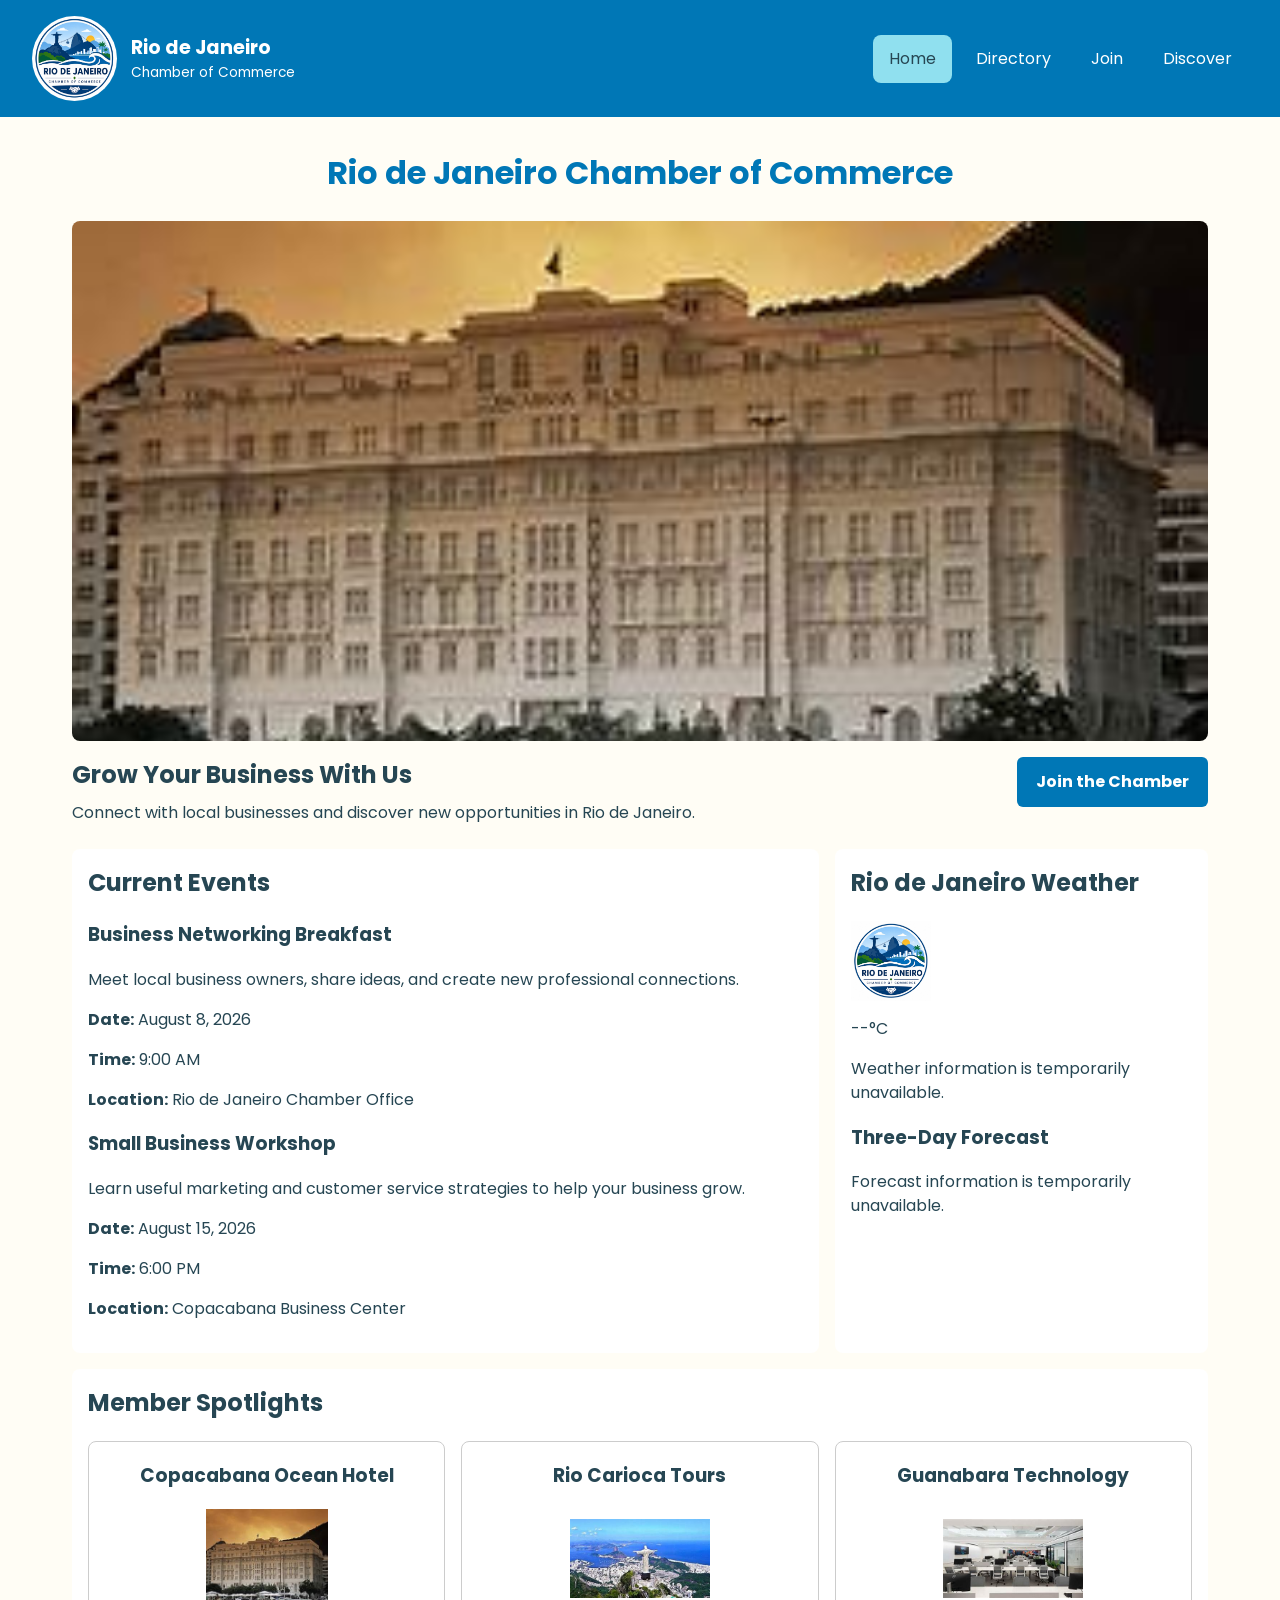
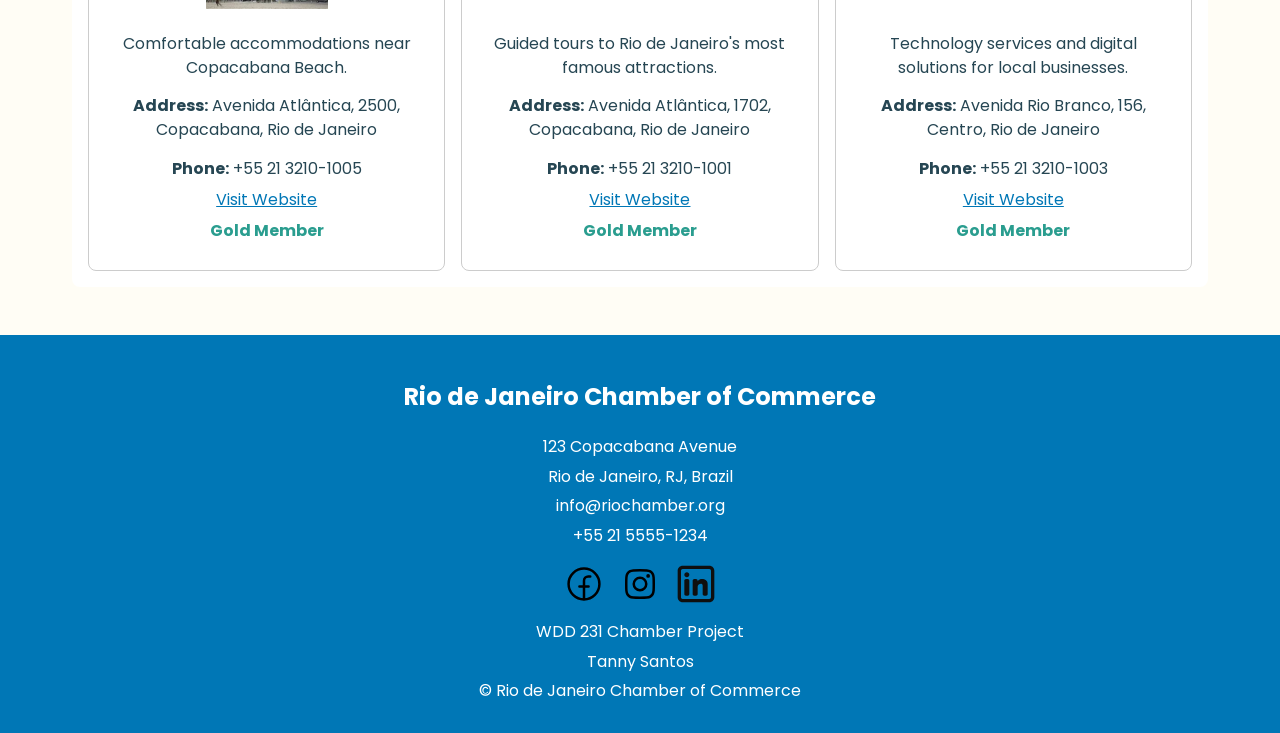
==== chamber/index.html @ 13ea6673 "Fix weather icon and improve chamber homepage" ====
<!DOCTYPE html>
<html lang="en">
<head>
  <meta charset="UTF-8">
  <meta name="viewport" content="width=device-width, initial-scale=1.0">

  <meta
    name="description"
    content="Welcome to the Rio de Janeiro Chamber of Commerce. Discover local events, weather information, business opportunities, and featured chamber members."
  >
  <meta name="author" content="Tanny Santos">

  <meta property="og:title" content="Rio de Janeiro Chamber of Commerce">
  <meta
    property="og:description"
    content="Connect with businesses, discover events, and explore opportunities with the Rio de Janeiro Chamber of Commerce."
  >
  <meta
    property="og:image"
    content="https://tannyhelens.github.io/wdd231/chamber/images/logo-riodejaneiro.png"
  >
  <meta
    property="og:url"
    content="https://tannyhelens.github.io/wdd231/chamber/index.html"
  >
  <meta property="og:type" content="website">

  <title>Rio de Janeiro Chamber of Commerce | Home</title>

  <link rel="icon" href="images/favicon.ico">

  <link rel="preconnect" href="https://fonts.googleapis.com">
  <link rel="preconnect" href="https://fonts.gstatic.com" crossorigin>

  <link
    href="https://fonts.googleapis.com/css2?family=Poppins:wght@400;500;600;700&display=swap"
    rel="stylesheet"
  >

  <link rel="stylesheet" href="styles/small.css">
  <link rel="stylesheet" href="styles/larger.css">

  <script src="scripts/navigation.js" defer></script>
  <script src="scripts/date.js" defer></script>
  <script src="scripts/weather.js" defer></script>
  <script src="scripts/spotlight.js" defer></script>
</head>

<body>
  <header>
    <div class="site-branding">
      <img
        src="images/logo-riodejaneiro.jpg"
        alt="Rio de Janeiro Chamber of Commerce logo"
        width="105"
        height="105"
      >

      <div>
        <span class="site-name">Rio de Janeiro</span>
        <span class="site-description">Chamber of Commerce</span>
      </div>
    </div>

    <button
      id="menu"
      type="button"
      aria-label="Open navigation menu"
      aria-expanded="false"
    >
      ☰
    </button>

    <nav id="navigation">
      <a href="index.html" class="active">Home</a>
      <a href="directory.html">Directory</a>
      <a href="join.html">Join</a>
      <a href="discover.html">Discover</a>
    </nav>
  </header>

  <main>
    <h1>Rio de Janeiro Chamber of Commerce</h1>

    <section class="hero">
      <img
        src="images/copacabana-hotel.jpg"
        alt="View of Copacabana in Rio de Janeiro"
        width="1200"
        height="600"
      >

      <div class="hero-content">
        <h2>Grow Your Business With Us</h2>

        <p>
          Connect with local businesses and discover new opportunities in
          Rio de Janeiro.
        </p>

        <a href="join.html" class="join-button">Join the Chamber</a>
      </div>
    </section>

    <div class="home-grid">
      <section class="events">
        <h2>Current Events</h2>

        <article class="event-card">
          <h3>Business Networking Breakfast</h3>

          <p>
            Meet local business owners, share ideas, and create new
            professional connections.
          </p>

          <p>
            <strong>Date:</strong>
            August 8, 2026
          </p>

          <p>
            <strong>Time:</strong>
            9:00 AM
          </p>

          <p>
            <strong>Location:</strong>
            Rio de Janeiro Chamber Office
          </p>
        </article>

        <article class="event-card">
          <h3>Small Business Workshop</h3>

          <p>
            Learn useful marketing and customer service strategies to help
            your business grow.
          </p>

          <p>
            <strong>Date:</strong>
            August 15, 2026
          </p>

          <p>
            <strong>Time:</strong>
            6:00 PM
          </p>

          <p>
            <strong>Location:</strong>
            Copacabana Business Center
          </p>
        </article>
      </section>

      <section class="weather">
        <h2>Rio de Janeiro Weather</h2>

        <div class="current-weather">
          <img
            id="weather-icon"
            src="images/logo-riodejaneiro.jpg"
            alt="Current weather icon"
            width="80"
            height="80"
          >

          <div>
            <p class="temperature">
              <span id="current-temp">--</span>°C
            </p>

            <p id="weather-description">
              Loading weather information...
            </p>
          </div>
        </div>

        <div class="forecast">
          <h3>Three-Day Forecast</h3>

          <div id="forecast-container">
            <p>Loading forecast...</p>
          </div>
        </div>
      </section>
    </div>

    <section class="spotlights">
      <h2>Member Spotlights</h2>

      <div id="spotlight-container">
        <p>Loading featured businesses...</p>
      </div>
    </section>
  </main>

  <footer>
    <div class="footer-information">
      <div>
        <h2>Rio de Janeiro Chamber of Commerce</h2>

        <p>123 Copacabana Avenue</p>
        <p>Rio de Janeiro, RJ, Brazil</p>
        <p>info@riochamber.org</p>
        <p>+55 21 5555-1234</p>
      </div>

      <div class="social-links">
        <a
          href="https://www.facebook..com/"
          target="_blank"
          rel="noopener"
          aria-label="Visit our Facebook page"
        >
          <img
            src="images/facebook-svgrepo-com.svg"
            alt=""
            width="40"
            height="40"
          >
        </a>

        <a
          href="https://www.instagram.com/"
          target="_blank"
          rel="noopener"
          aria-label="Visit our Instagram page"
        >
          <img
            src="images/instagram-svgrepo-com.svg"
            alt=""
            width="40"
            height="40"
          >
        </a>

        <a
          href="https://www.linkedin.com/"
          target="_blank"
          rel="noopener"
          aria-label="Visit our LinkedIn page"
        >
          <img
            src="images/linkedin-svgrepo-com.svg"
            alt=""
            width="40"
            height="40"
          >
        </a>
      </div>

      <div>
        <p>WDD 231 Chamber Project</p>
        <p>Tanny Santos</p>

        <p>
          © <span id="currentyear"></span>
          Rio de Janeiro Chamber of Commerce
        </p>

        <p id="lastModified"></p>
      </div>
    </div>
  </footer>
</body>
</html>
---- chamber/styles/small.css ----
:root {
  --primary: #0077b6;
  --primary-dark: #005f8f;
  --secondary: #90e0ef;
  --background: #fffdf5;
  --card: #ffffff;
  --accent: #ffb703;
  --green: #2a9d8f;
  --text: #264653;
  --white: #ffffff;
  --border: #d6eaf3;
  --shadow: 0 4px 12px rgba(0, 0, 0, 0.15);
}

* {
  box-sizing: border-box;
}

body {
  margin: 0;
  font-family: "Poppins", Arial, Helvetica, sans-serif;
  background-color: var(--background);
  color: var(--text);
  line-height: 1.5;
}

img {
  display: block;
  max-width: 100%;
  height: auto;
}

a {
  color: var(--primary);
}

/* HEADER */

header {
  background-color: var(--primary);
  color: var(--white);
  padding: 1rem;
}

.site-branding {
  display: flex;
  align-items: center;
  gap: 0.9rem;
}

.site-branding img {
  width: 85px;
  height: 85px;
  object-fit: contain;
  border-radius: 50%;
  flex-shrink: 0;
}

.site-branding span {
  display: block;
}

.site-name {
  font-size: 1.2rem;
  font-weight: 700;
}

.site-description {
  font-size: 0.85rem;
}

#menu {
  display: block;
  margin-left: auto;
  margin-top: 0.75rem;
  padding: 0.55rem 0.8rem;
  border: none;
  border-radius: 8px;
  background-color: var(--accent);
  color: var(--text);
  font-size: 1.5rem;
  cursor: pointer;
}

nav {
  display: none;
  flex-direction: column;
  margin-top: 1rem;
}

nav.open {
  display: flex;
}

nav a {
  display: block;
  padding: 0.85rem;
  color: var(--white);
  text-align: center;
  text-decoration: none;
  border-radius: 8px;
}

nav a:hover,
nav a.active {
  background-color: var(--secondary);
  color: var(--text);
}

/* MAIN */

main {
  width: min(100% - 2rem, 1200px);
  margin: 0 auto;
  padding: 1.5rem 0;
}

main > h1 {
  margin: 0 0 1.5rem;
  color: var(--primary);
  text-align: center;
}

/* DIRECTORY PAGE */

.directory-controls {
  margin-bottom: 1.5rem;
  text-align: center;
}

.directory-controls h2 {
  margin-bottom: 0.75rem;
}

.view-buttons {
  display: flex;
  justify-content: center;
  gap: 0.75rem;
  flex-wrap: wrap;
}

.view-buttons button {
  padding: 0.7rem 1.2rem;
  border: none;
  border-radius: 8px;
  background-color: var(--primary);
  color: var(--white);
  font-weight: 700;
  cursor: pointer;
}

.view-buttons button:hover,
.view-buttons button.active {
  background-color: var(--accent);
  color: var(--text);
}

.member-container {
  width: 100%;
}

.member-container.grid {
  display: grid;
  grid-template-columns: 1fr;
  gap: 1rem;
}

.member-card {
  width: 100%;
  max-width: 340px;
  margin: 0 auto;
  padding: 1rem;
  background-color: var(--card);
  border: 1px solid var(--border);
  border-radius: 8px;
  box-shadow: var(--shadow);
  text-align: center;
}

.member-card img {
  width: 260px;
  height: 160px;
  margin: 0 auto 1rem;
  object-fit: cover;
  border-radius: 6px;
}

.member-card h2 {
  margin: 0.5rem 0;
  color: var(--primary);
}

.member-card p {
  margin: 0.35rem 0;
}

.membership-level {
  color: var(--green);
  font-weight: 700;
}

.member-card a {
  display: inline-block;
  margin-top: 0.75rem;
  padding: 0.55rem 0.9rem;
  border-radius: 6px;
  background-color: var(--primary);
  color: var(--white);
  text-decoration: none;
  font-weight: 700;
}

.member-card a:hover {
  background-color: var(--green);
}

.member-container.list {
  display: block;
}

.member-container.list .member-card {
  display: grid;
  grid-template-columns: 1fr;
  max-width: none;
  margin: 0;
  padding: 0.8rem;
  border: none;
  border-radius: 0;
  box-shadow: none;
  text-align: left;
}

.member-container.list .member-card:nth-child(even) {
  background-color: #eaf7f8;
}

.member-container.list .member-card:nth-child(odd) {
  background-color: var(--white);
}

.member-container.list .member-card img,
.member-container.list .member-card .membership-level,
.member-container.list .member-card p:nth-of-type(3) {
  display: none;
}

.member-container.list .member-card h2 {
  margin: 0 0 0.35rem;
  font-size: 1rem;
}

.member-container.list .member-card a {
  margin-top: 0.35rem;
  padding: 0;
  background: none;
  color: var(--primary);
  text-decoration: underline;
}

/* HOME PAGE */

.hero {
  margin-bottom: 1.5rem;
}

.hero img {
  width: 100%;
  border-radius: 8px;
}

.hero-content {
  position: relative;
  padding-top: 1rem;
}

.hero-content h2 {
  margin: 0 0 0.5rem;
}

.hero-content p {
  margin: 0;
  padding-right: 9rem;
}

.join-button {
  position: absolute;
  right: 0;
  top: 1rem;
  padding: 0.8rem 1.2rem;
  border-radius: 6px;
  background-color: var(--primary);
  color: var(--white);
  text-decoration: none;
  font-weight: 700;
}

.join-button:hover {
  background-color: var(--primary-dark);
}

.events,
.weather,
.spotlights {
  margin-bottom: 1rem;
  padding: 1rem;
  border-radius: 8px;
  background-color: var(--card);
}

.events h2,
.weather h2,
.spotlights h2 {
  margin-top: 0;
}

#weather-icon {
  width: 80px;
  height: 80px;
  object-fit: contain;
  background: transparent;
  border-radius: 0;
}

#spotlight-container {
  display: grid;
  gap: 1rem;
}

.spotlight-card {
  padding: 1rem;
  border: 1px solid #cccccc;
  border-radius: 8px;
  text-align: center;
}

.spotlight-card img {
  width: 120px;
  height: 90px;
  margin: 0 auto 1rem;
  object-fit: contain;
}

.spotlight-card h3 {
  margin-top: 0;
}

.spotlight-card p {
  margin: 0.45rem 0;
}

/* ERROR MESSAGE */

.error-message {
  padding: 1rem;
  border: 1px solid #cc0000;
  border-radius: 8px;
  background-color: #ffe5e5;
  color: #7a0000;
  text-align: center;
}

/* FOOTER */

footer {
  padding: 1.5rem 1rem;
  background-color: var(--primary);
  color: var(--white);
  text-align: center;
}

footer p {
  margin: 0.35rem 0;
}

footer a {
  color: var(--white);
}

.social-links {
  display: flex;
  justify-content: center;
  gap: 1rem;
  margin: 1rem 0;
}

.social-links img {
  width: 40px;
  height: 40px;
}

/* ACCESSIBILITY */

.visually-hidden {
  position: absolute;
  width: 1px;
  height: 1px;
  padding: 0;
  margin: -1px;
  overflow: hidden;
  clip: rect(0, 0, 0, 0);
  white-space: nowrap;
  border: 0;
}
---- chamber/styles/larger.css ----
@media screen and (min-width: 700px) {
  header {
    display: flex;
    align-items: center;
    justify-content: space-between;
    padding: 1rem 2rem;
  }

  .site-branding {
    display: flex;
    align-items: center;
    gap: 14px;
  }

  #menu {
    display: none;
  }

  nav {
    display: flex;
    flex-direction: row;
    gap: 0.5rem;
    margin-top: 0;
  }

  nav a {
    padding: 0.75rem 1rem;
  }

  main {
    padding: 2rem;
  }

  /* DIRECTORY PAGE */

  .member-container.grid {
    grid-template-columns: repeat(2, 1fr);
    gap: 1.5rem;
  }

  .member-card {
    max-width: 100%;
  }

  .member-container.list .member-card {
    display: grid;
    grid-template-columns: 1.5fr 2fr 1.2fr 1.5fr;
    align-items: center;
    gap: 1rem;
    text-align: left;
  }

  .member-container.list .member-card h2,
  .member-container.list .member-card p,
  .member-container.list .member-card a {
    margin: 0;
  }

  /* HOME PAGE */

  .hero img {
    width: 100%;
    max-height: 520px;
    object-fit: cover;
  }

  .home-grid {
    display: grid;
    grid-template-columns: 2fr 1fr;
    gap: 1rem;
  }

  .events {
    grid-column: 1 / 2;
  }

  .weather {
    grid-column: 2 / 3;
  }

  .spotlights {
    grid-column: 1 / 3;
  }

  #spotlight-container {
    display: grid;
    grid-template-columns: repeat(2, 1fr);
    gap: 1rem;
  }

  .spotlight-card {
    display: flex;
    flex-direction: column;
    align-items: center;
    padding: 1.25rem;
  }

  .spotlight-card img {
    width: 140px;
    height: 100px;
    object-fit: contain;
  }
}

@media screen and (min-width: 1000px) {
  .member-container.grid {
    grid-template-columns: repeat(3, 1fr);
    gap: 2rem;
  }

  #spotlight-container {
    grid-template-columns: repeat(3, 1fr);
  }
}
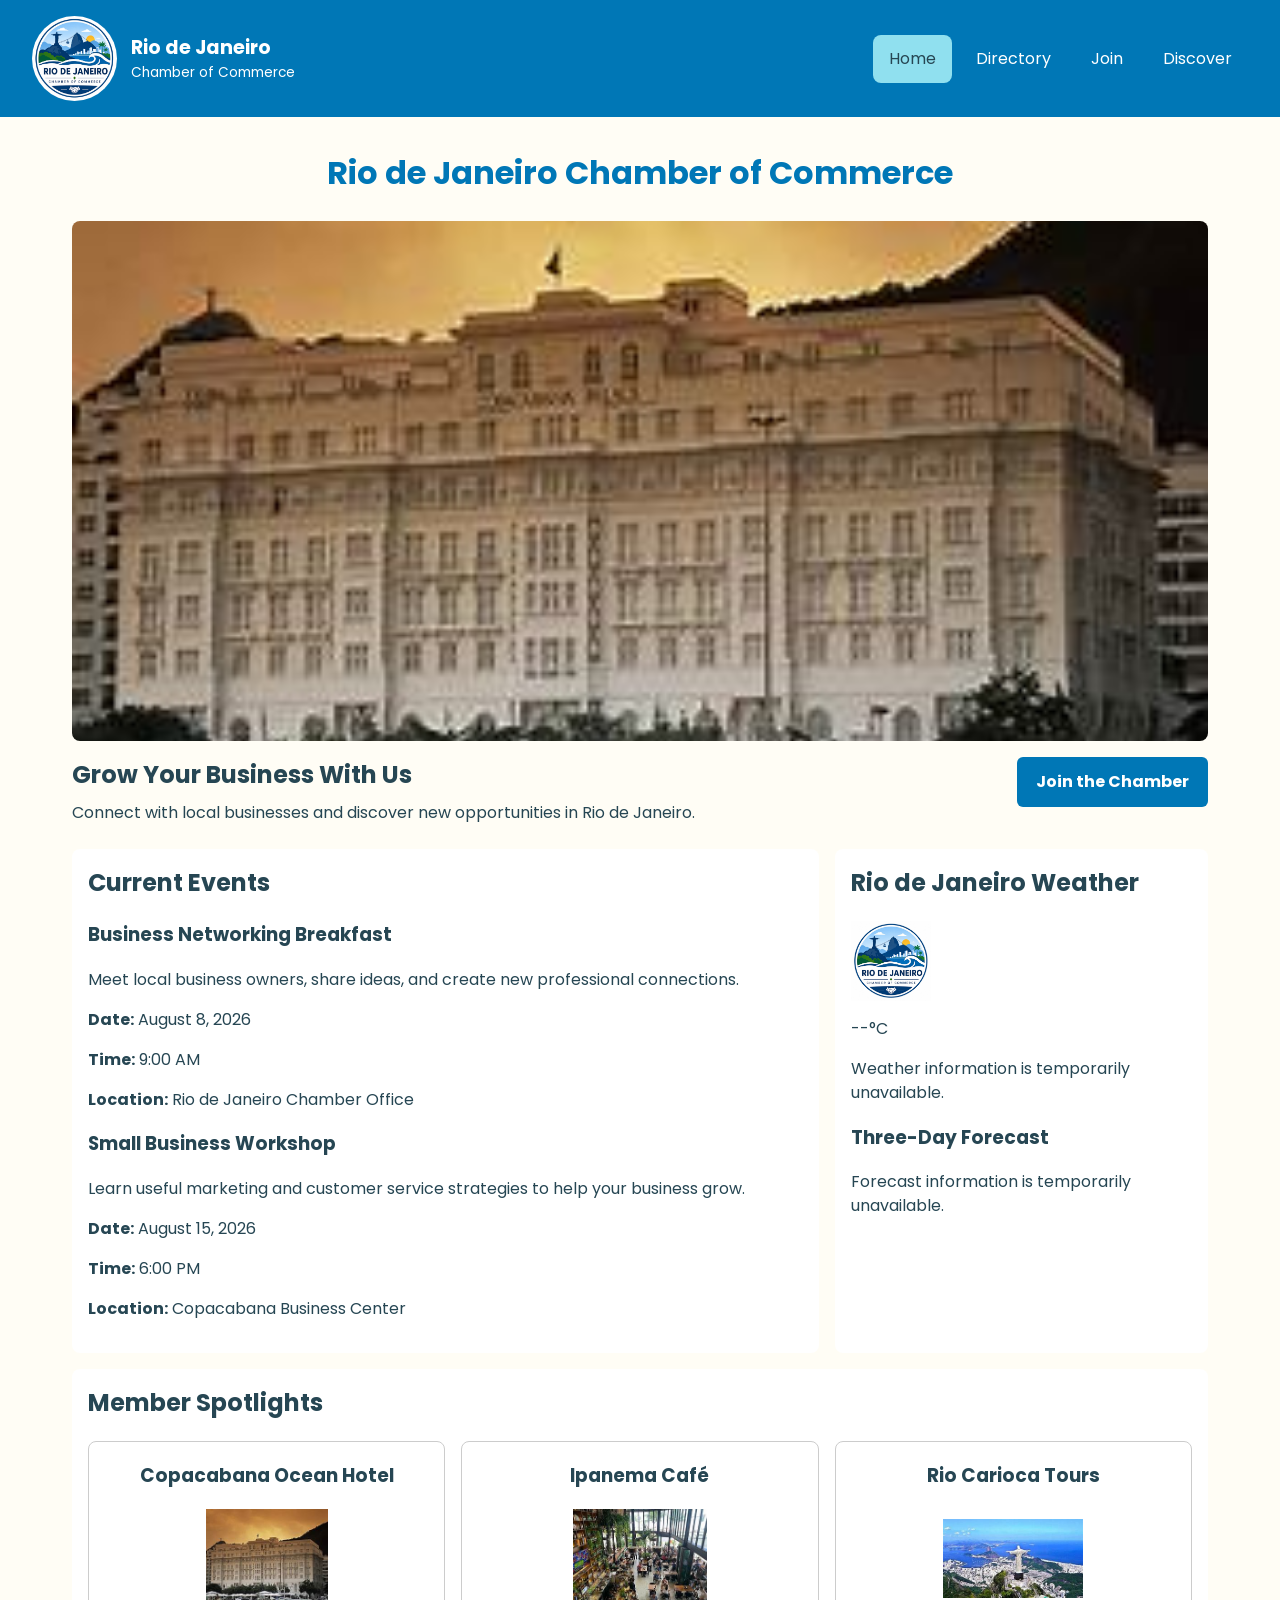
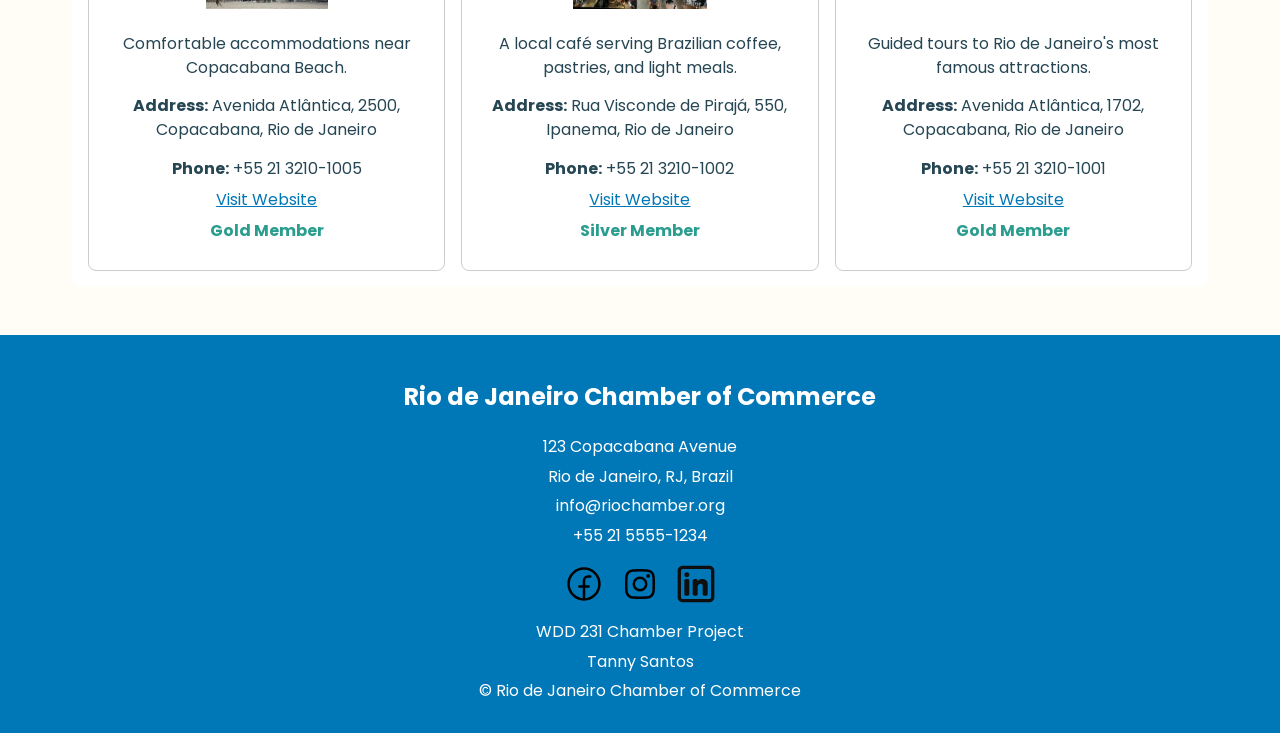
==== commit 1aa5ae7a: "Fix Facebook link validation error" ====
--- a/chamber/index.html
+++ b/chamber/index.html
@@ -210,7 +210,7 @@
 
       <div class="social-links">
         <a
-          href="https://www.facebook..com/"
+          href="https://www.facebook.com/"
           target="_blank"
           rel="noopener"
           aria-label="Visit our Facebook page"
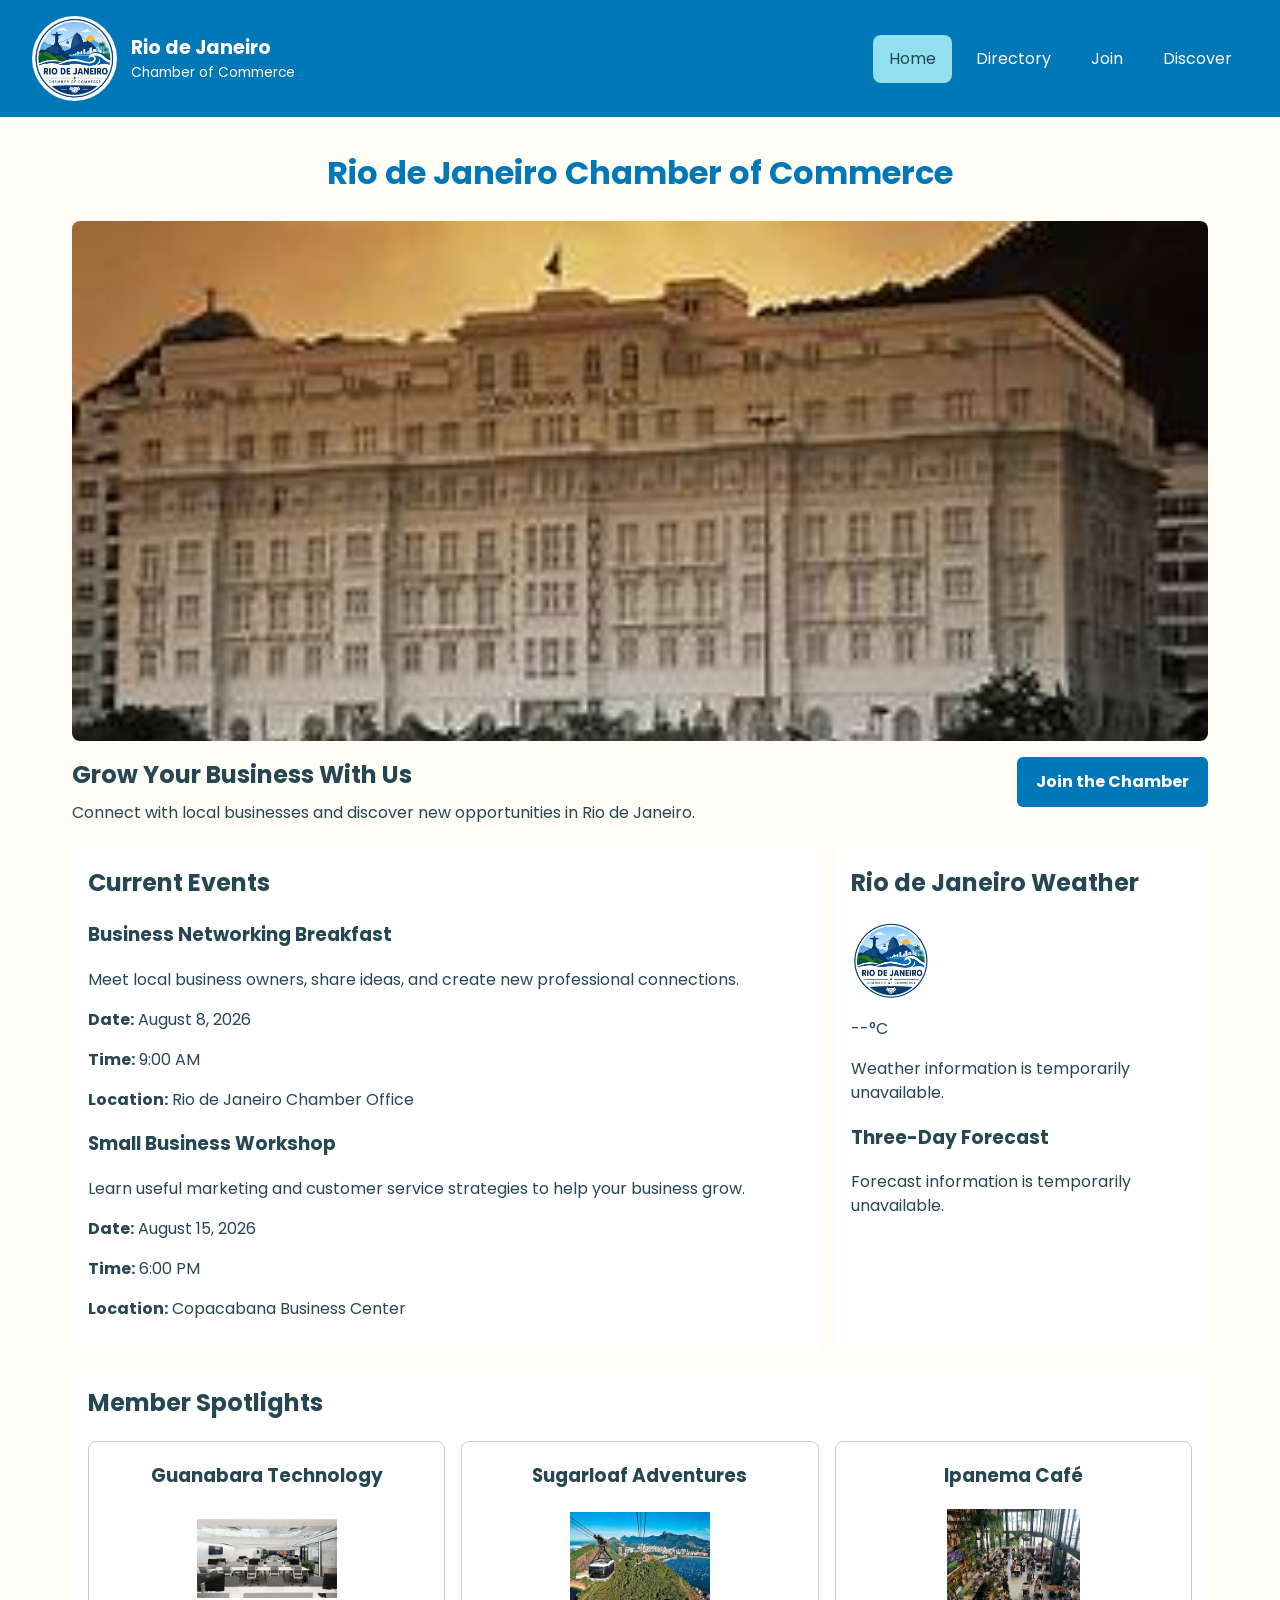
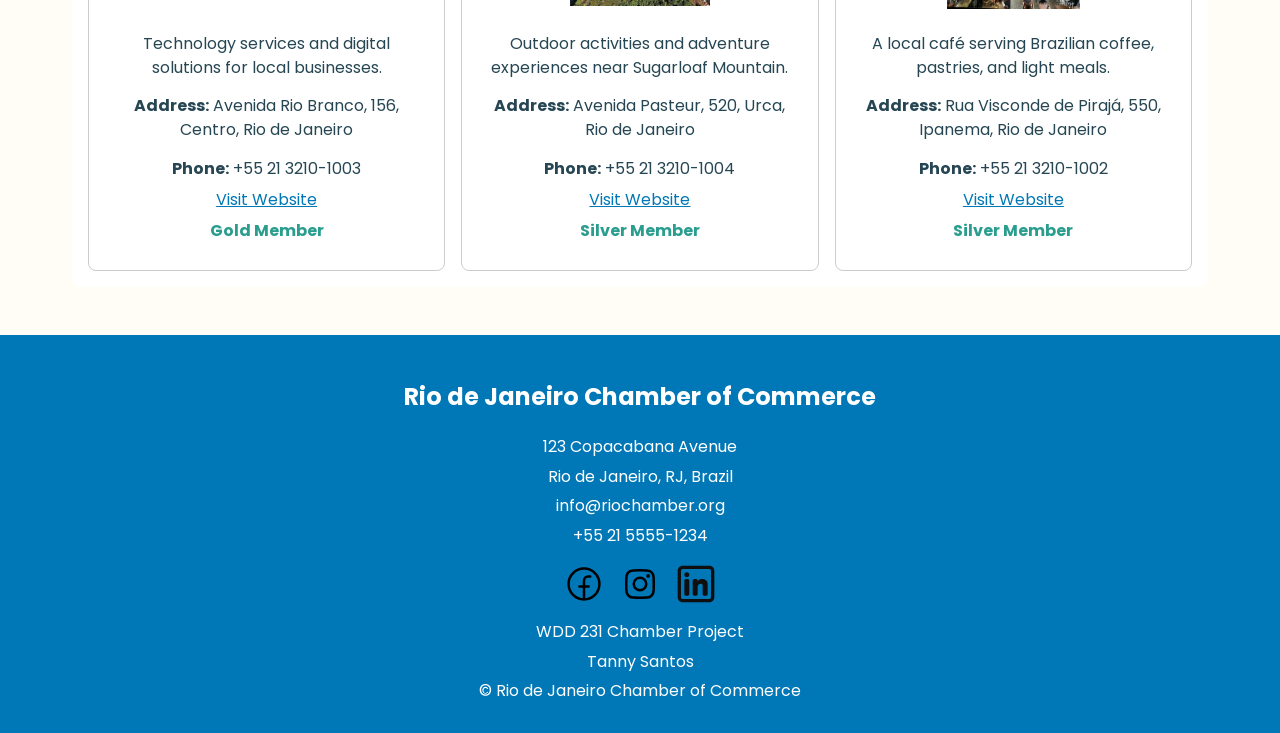
==== commit 27959a43: "Fix Open Graph image URL" ====
--- a/chamber/index.html
+++ b/chamber/index.html
@@ -17,7 +17,7 @@
   >
   <meta
     property="og:image"
-    content="https://tannyhelens.github.io/wdd231/chamber/images/logo-riodejaneiro.png"
+    content="https://tannyhelens.github.io/wdd231/chamber/images/logo-riodejaneiro.jpg"
   >
   <meta
     property="og:url"
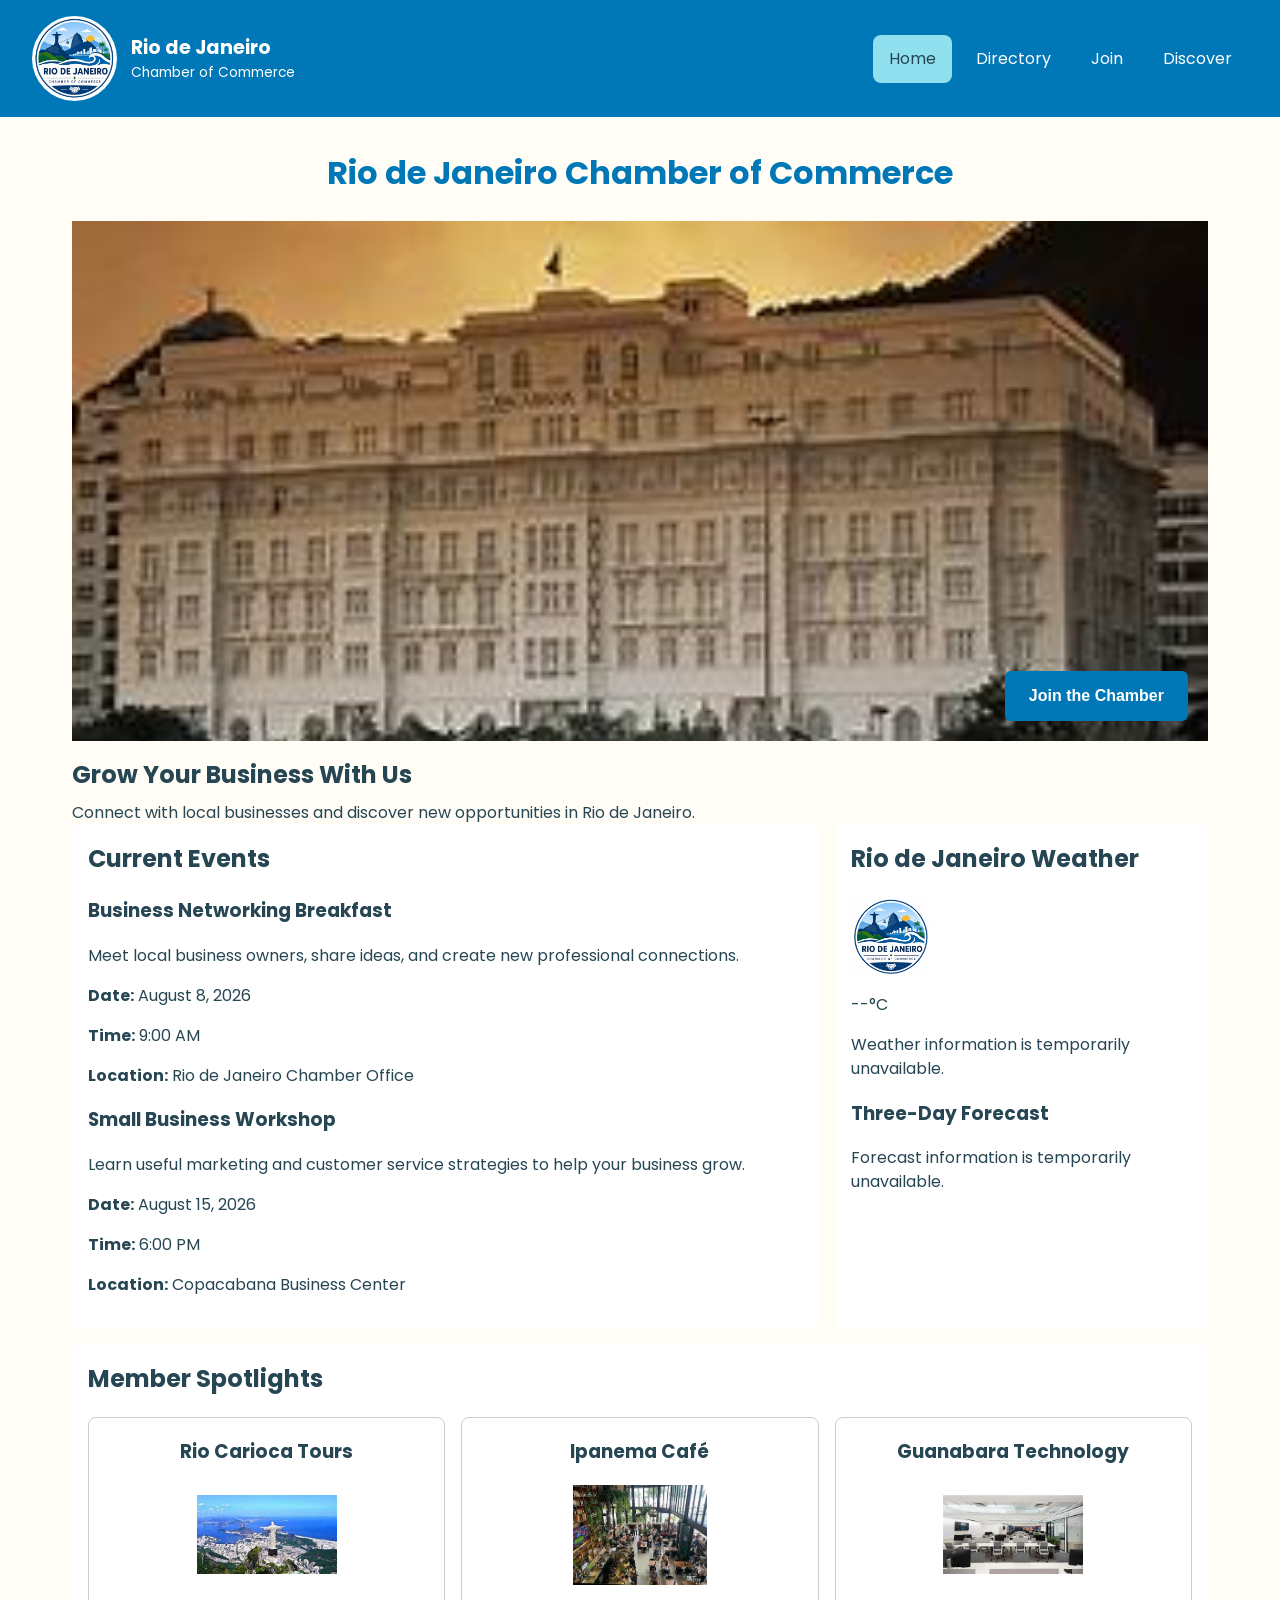
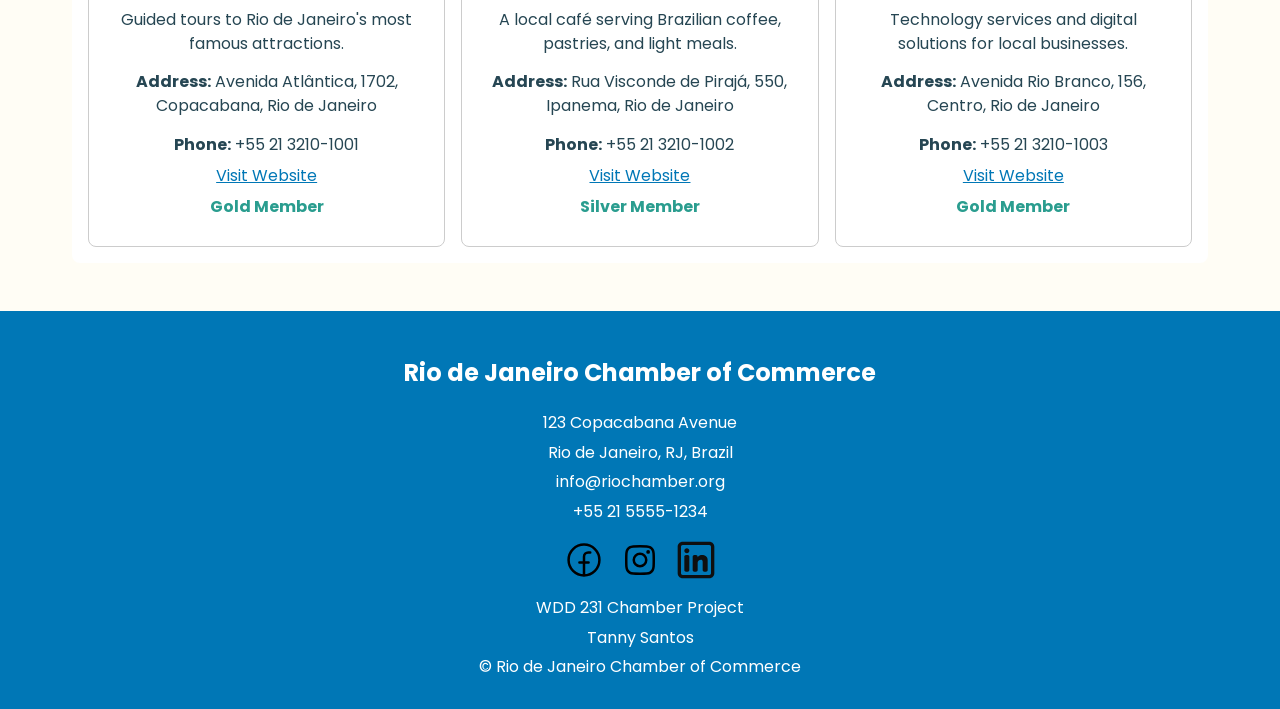
==== commit 6765eff6: "Fix hero structure and remove duplicate CTA" ====
--- a/chamber/index.html
+++ b/chamber/index.html
@@ -83,23 +83,24 @@
     <h1>Rio de Janeiro Chamber of Commerce</h1>
 
     <section class="hero">
-      <img
-        src="images/copacabana-hotel.jpg"
-        alt="View of Copacabana in Rio de Janeiro"
-        width="1200"
-        height="600"
-      >
-
-      <div class="hero-content">
-        <h2>Grow Your Business With Us</h2>
-
-        <p>
-          Connect with local businesses and discover new opportunities in
-          Rio de Janeiro.
-        </p>
-
-        <a href="join.html" class="join-button">Join the Chamber</a>
-      </div>
+  <img
+    src="images/copacabana-hotel.jpg"
+    alt="View of Copacabana in Rio de Janeiro"
+    width="1200"
+    height="600"
+  >
+
+  <a href="join.html" class="hero-cta">Join the Chamber</a>
+</section>
+
+<div class="hero-content">
+  <h2>Grow Your Business With Us</h2>
+
+  <p>
+    Connect with local businesses and discover new opportunities in
+    Rio de Janeiro.
+  </p>
+</div>
     </section>
 
     <div class="home-grid">
--- a/chamber/styles/small.css
+++ b/chamber/styles/small.css
@@ -260,17 +260,30 @@
 /* HOME PAGE */
 
 .hero {
-  margin-bottom: 1.5rem;
-}
+   position: relative;
+  }
 
 .hero img {
   width: 100%;
-  border-radius: 8px;
+  height: auto;
+  display: block;
 }
 
 .hero-content {
   position: relative;
   padding-top: 1rem;
+}
+
+.hero-cta {
+  position: absolute;
+  bottom: 20px;
+  right: 20px;
+  background-color: #0077b6;
+  color: #fff;
+  padding: 0.8rem 1.5rem;
+  text-decoration: none;
+  border-radius: 6px;
+  font-weight: 600;
 }
 
 .hero-content h2 {
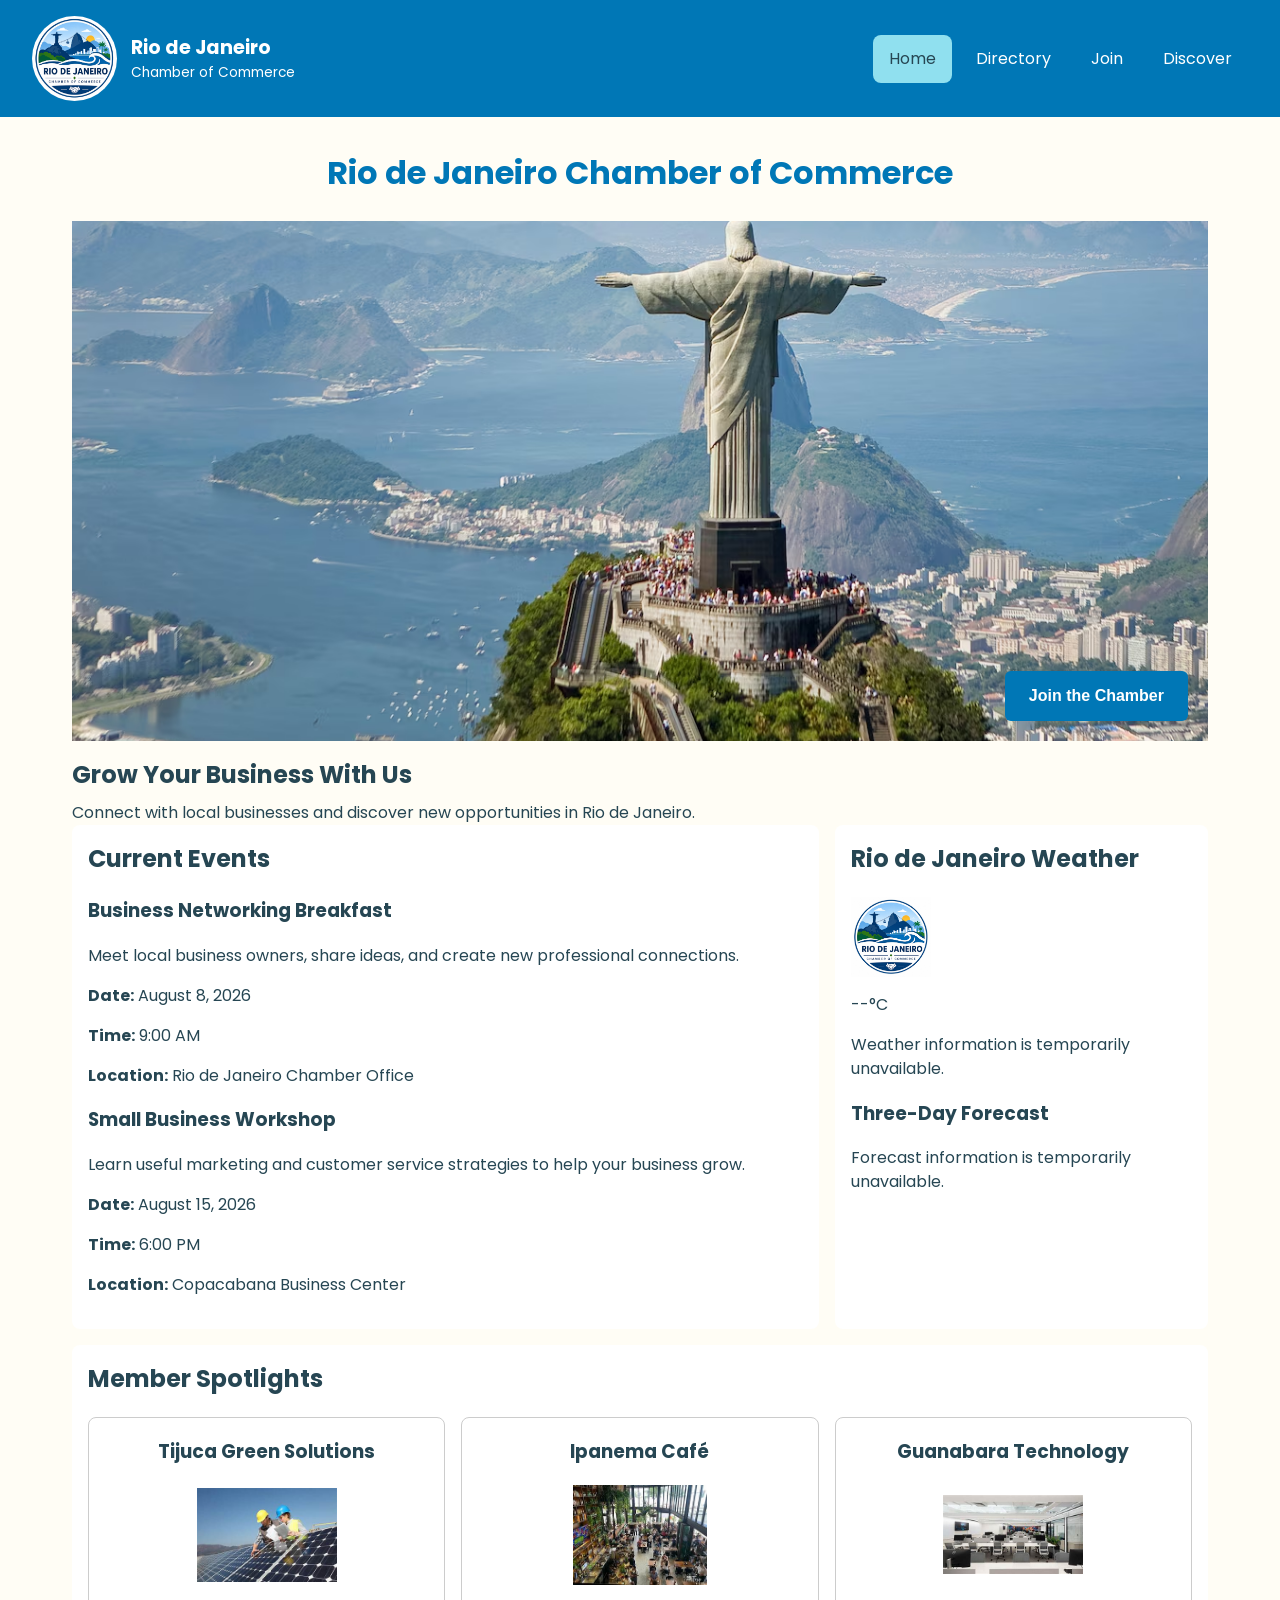
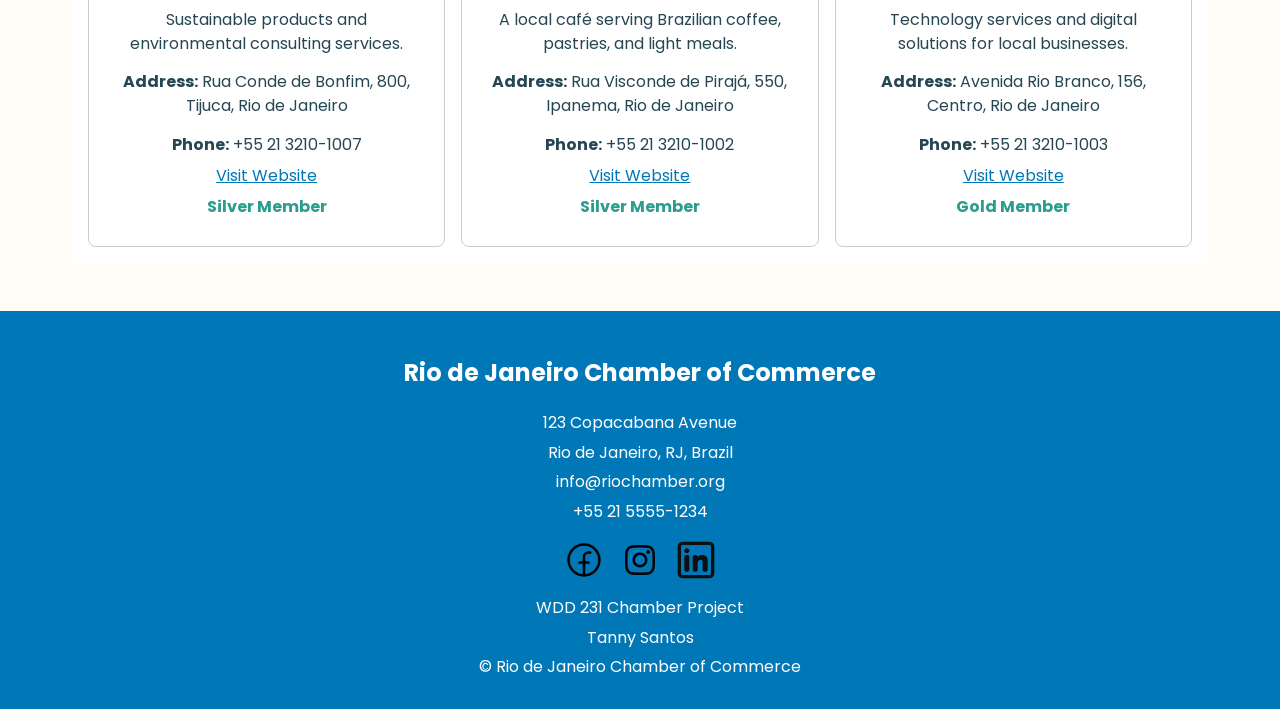
==== commit b1e2c474: "Replace hero image with higher resolution" ====
--- a/chamber/index.html
+++ b/chamber/index.html
@@ -84,8 +84,8 @@
 
     <section class="hero">
   <img
-    src="images/copacabana-hotel.jpg"
-    alt="View of Copacabana in Rio de Janeiro"
+    src="images/rio-de-janeiro-cristo.avif"
+    alt="View of Rio de Janeiro with the Christ the Redeemer statue"
     width="1200"
     height="600"
   >
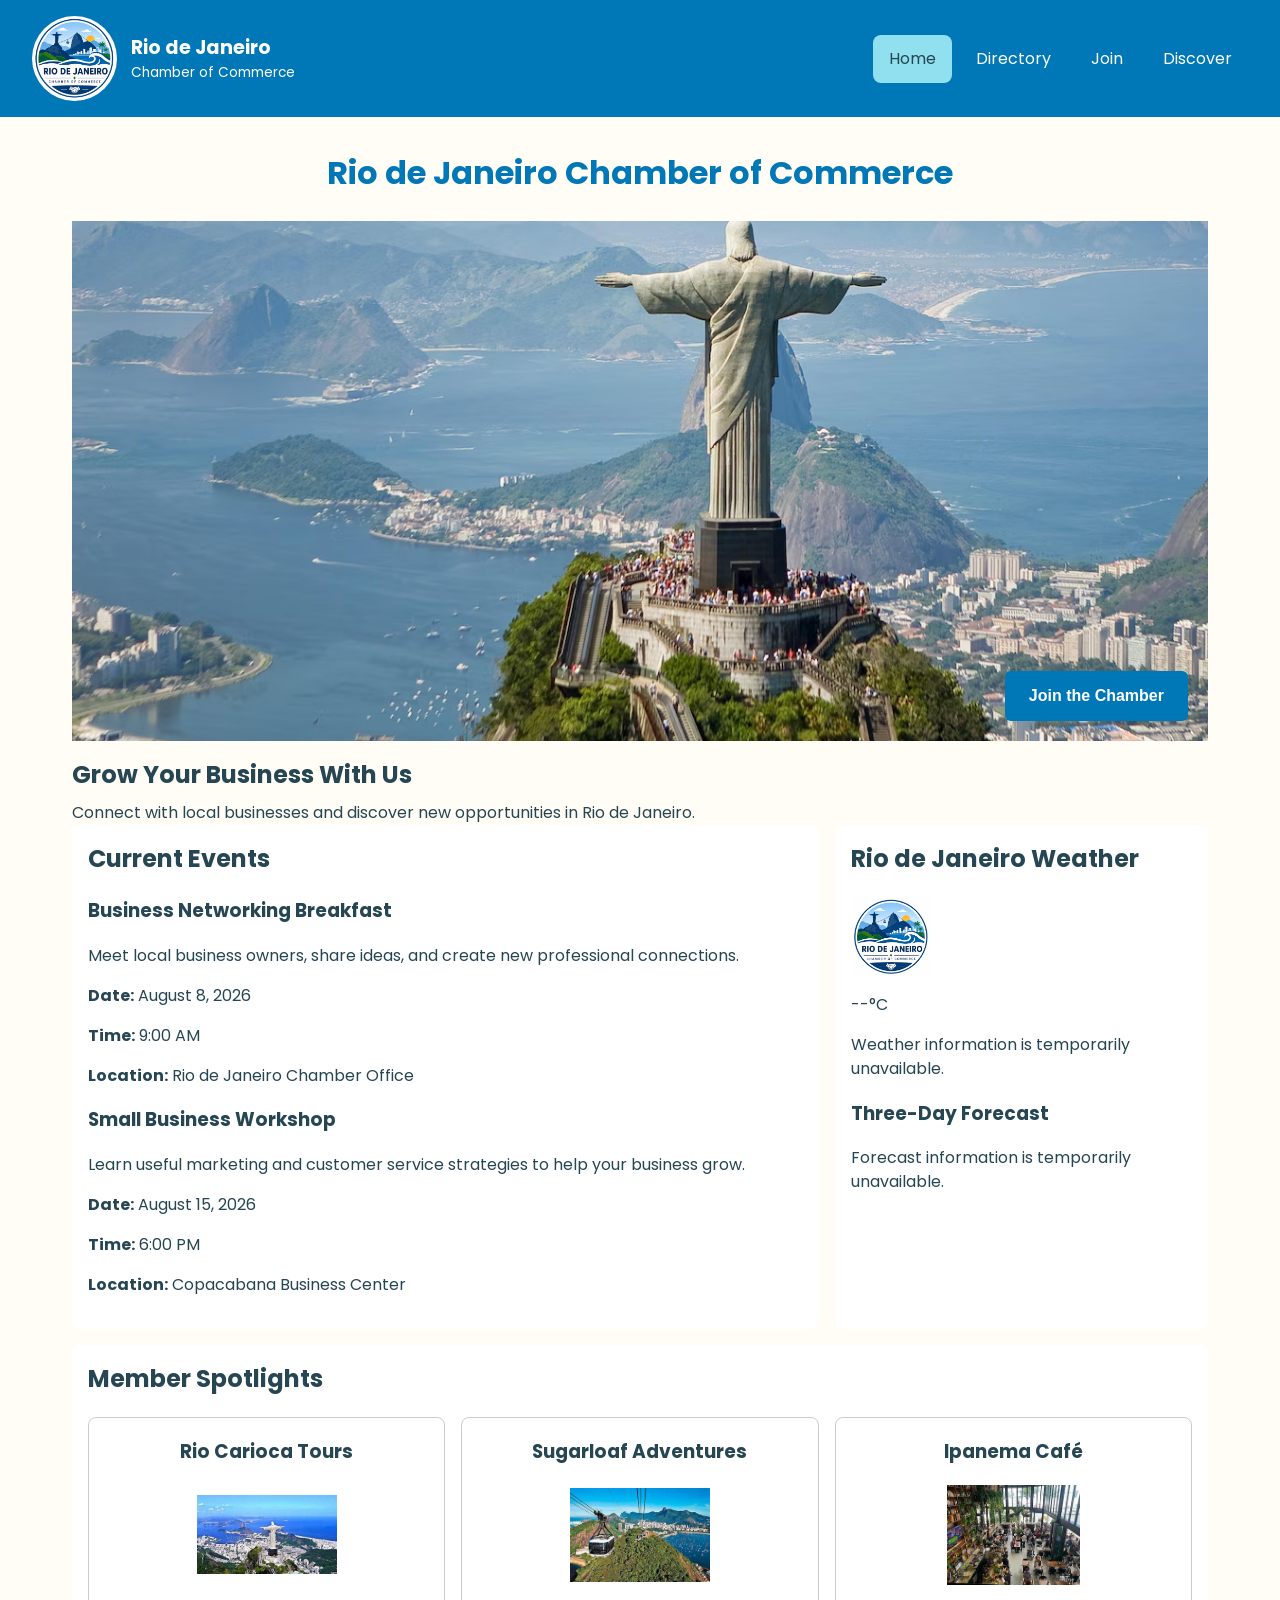
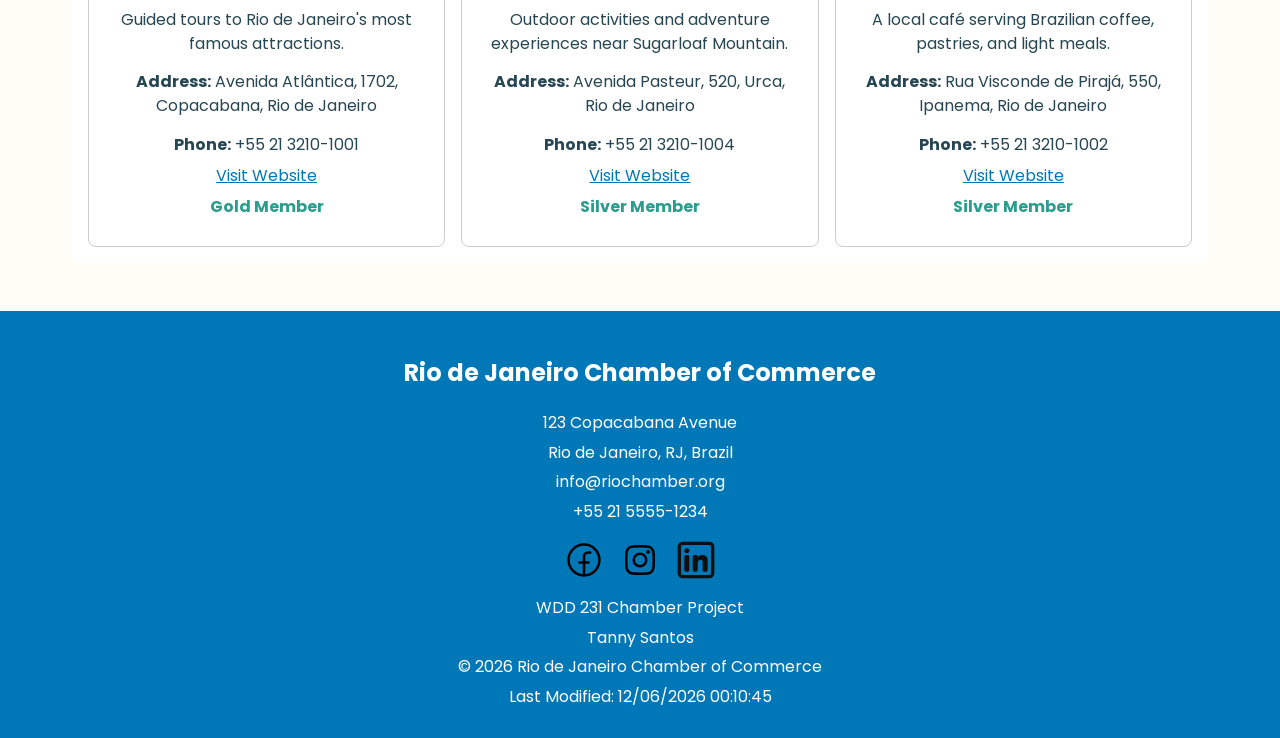
==== commit 2f92f88e: "Fix footer date IDs" ====
--- a/chamber/index.html
+++ b/chamber/index.html
@@ -258,11 +258,11 @@
         <p>Tanny Santos</p>
 
         <p>
-          © <span id="currentyear"></span>
+          © <span id="current-year"></span>
           Rio de Janeiro Chamber of Commerce
         </p>
 
-        <p id="lastModified"></p>
+        <p id="last-modified"></p>
       </div>
     </div>
   </footer>
